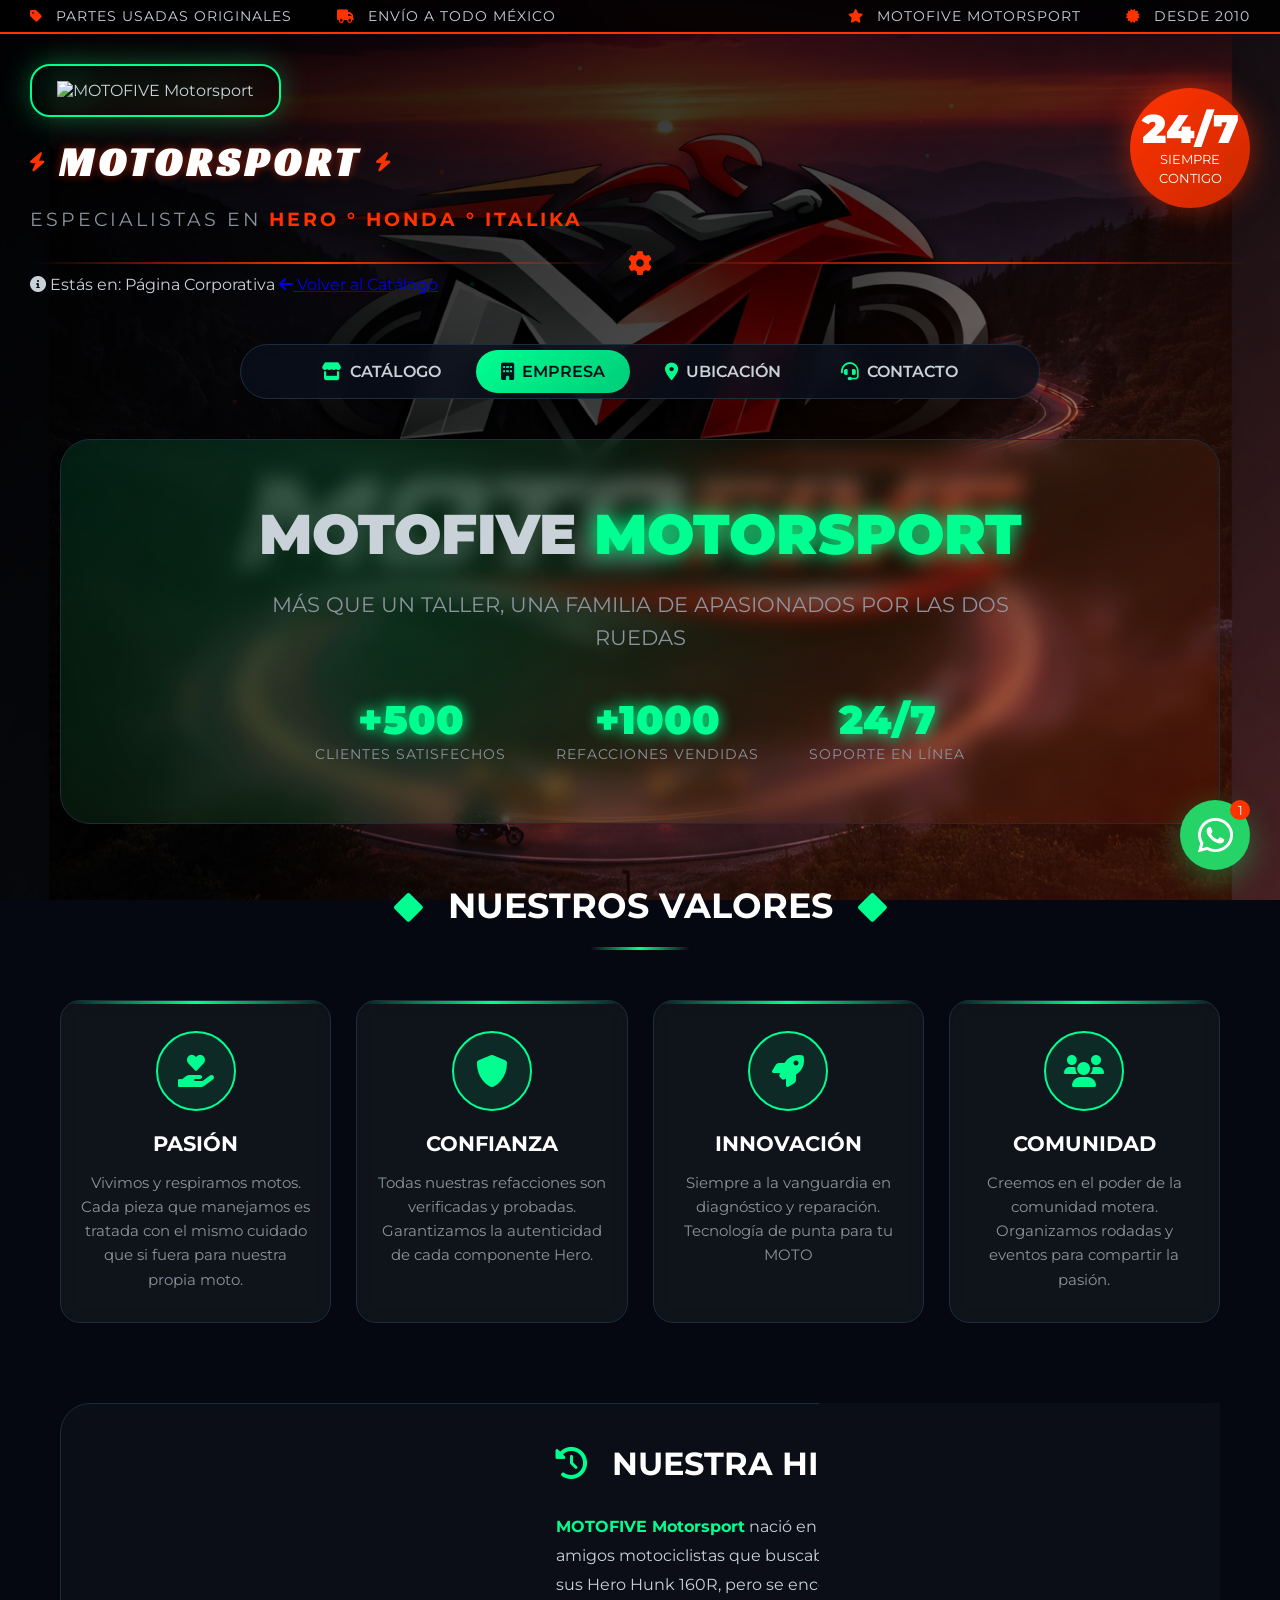
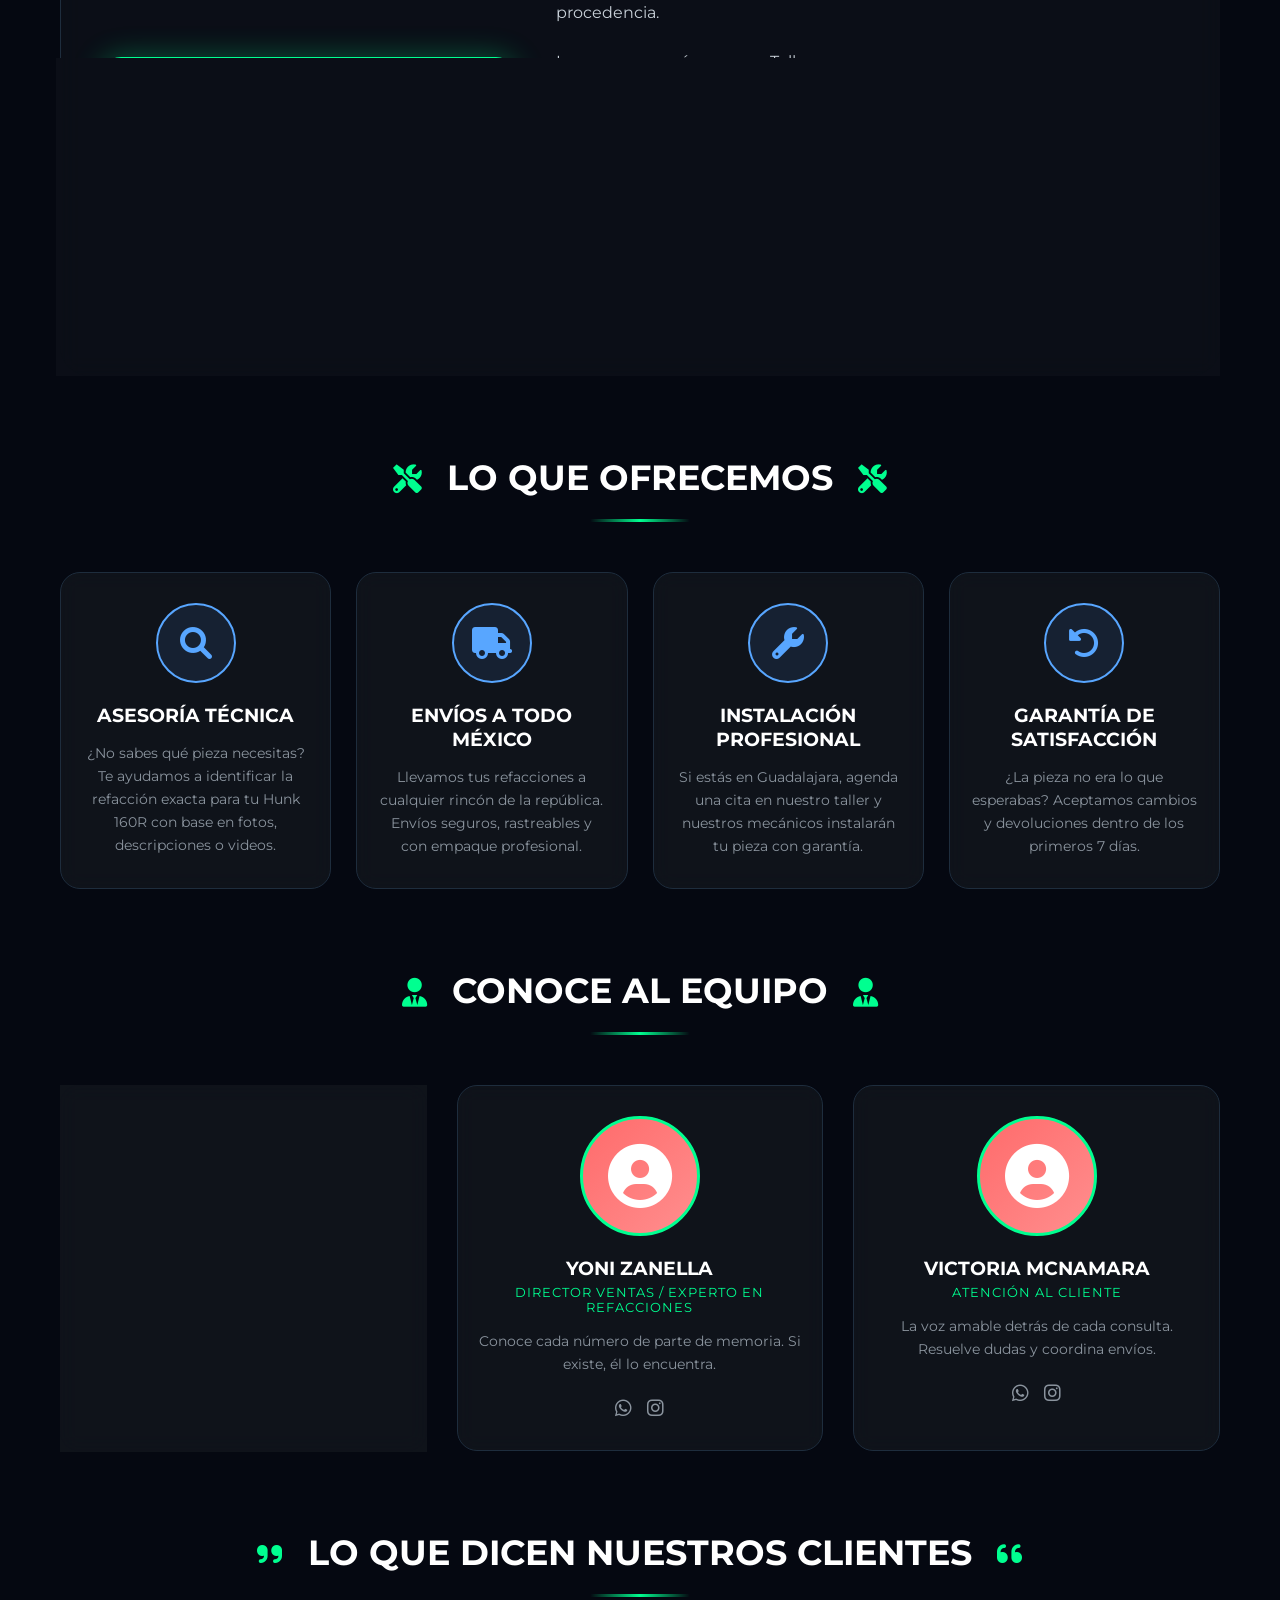
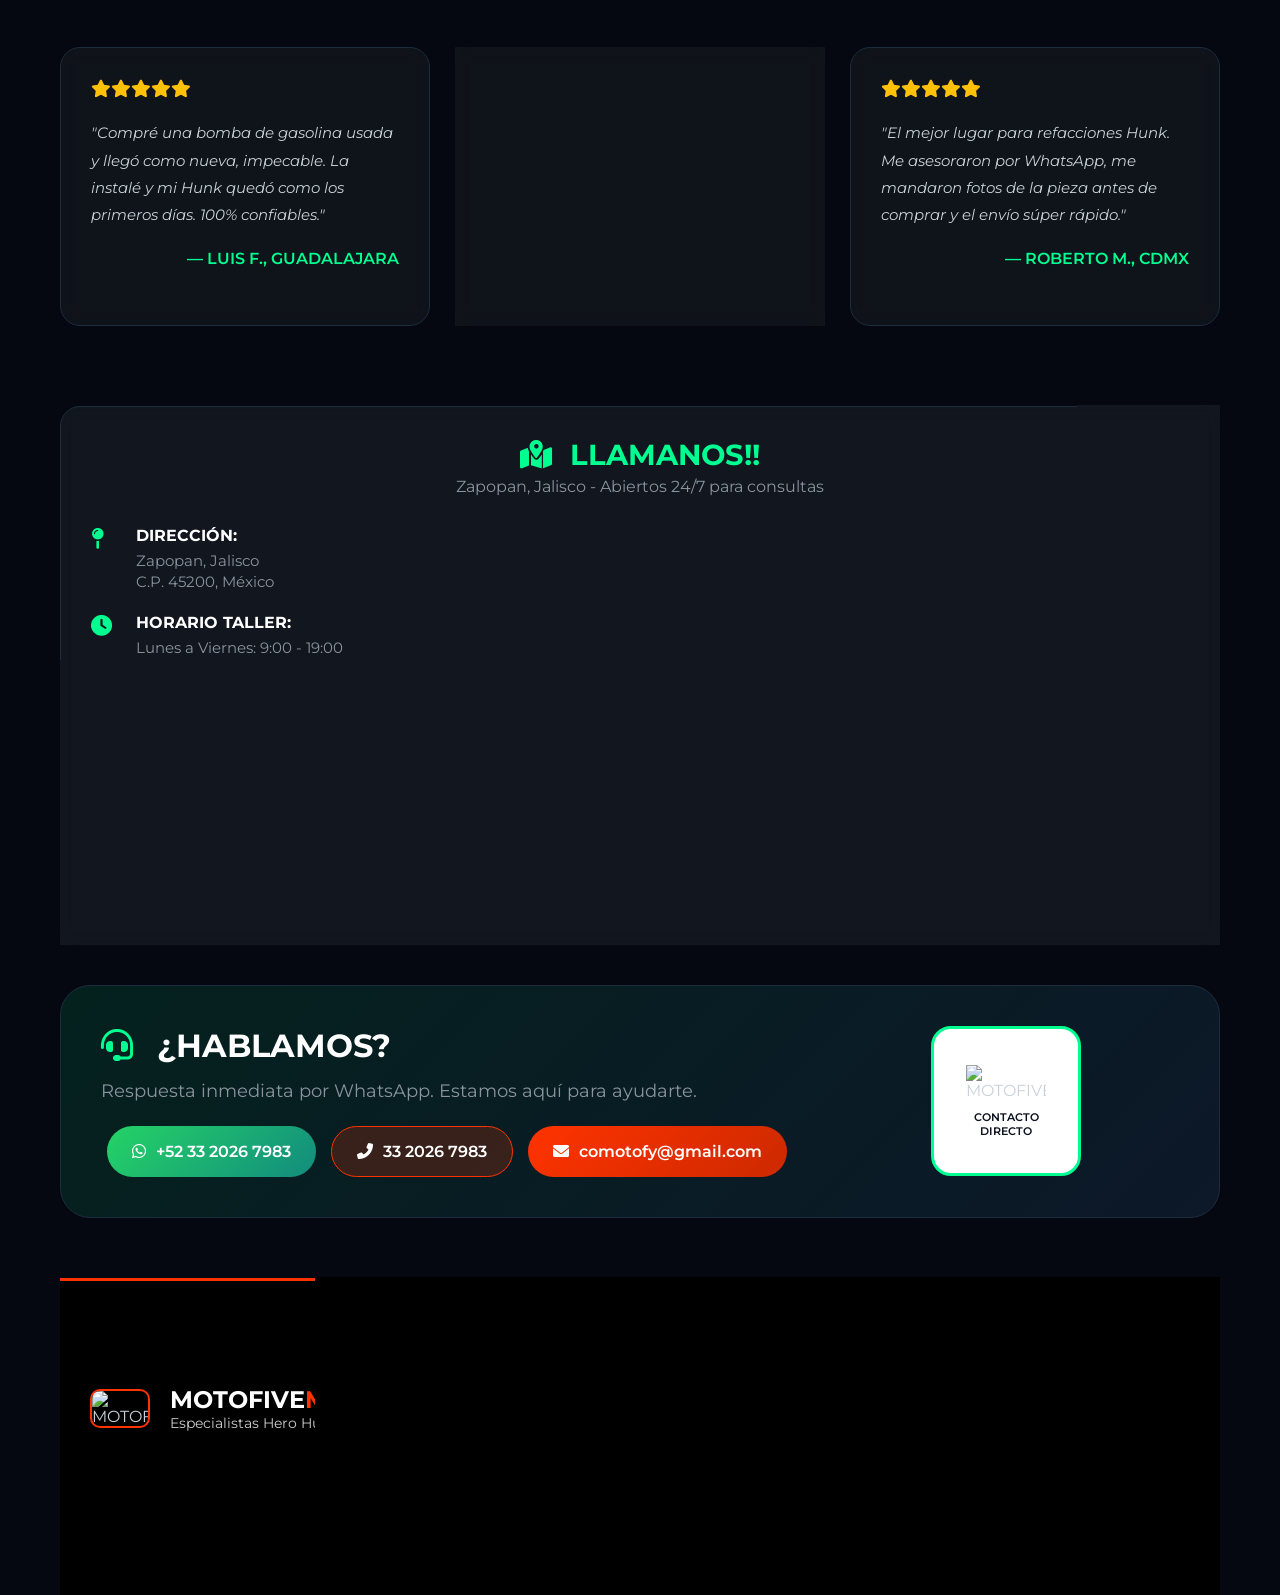
==== empresa.html @ 1f3959a5 "Subir sitio MOTOFIVE - Hunk 160R Catálogo completo con 34 refacciones, imágenes y funnel de WhatsApp" ====
<!DOCTYPE html>
<html lang="es">
<head>
    <meta charset="UTF-8">
    <meta name="viewport" content="width=device-width, initial-scale=1.0">
    <title>MOTOFIVE Motorsport | Empresa de Refacciones Hero</title>
    
    <!-- CSS Mejorado -->
    <link rel="stylesheet" href="assets/css/empresa.css">
    
    <!-- Font Awesome -->
    <link rel="stylesheet" href="https://cdnjs.cloudflare.com/ajax/libs/font-awesome/6.0.0/css/all.min.css">
    
    <!-- Favicon -->
    <link rel="icon" type="image/png" href="assets/img/background.png">
</head>
<body>
    <!-- CANVAS DE PARTÍCULAS QUANTUM -->
    <canvas id="quantumCanvas" style="position:fixed; top:0; left:0; width:100%; height:100%; pointer-events:none; z-index:-1;"></canvas>

    <!-- NAVBAR SUPERIOR -->
    <div class="top-bar">
        <div class="top-bar-content">
            <div class="contact-info">
                <i class="fas fa-tag"></i> <span>Partes Usadas Originales</span>
                <i class="fas fa-truck" style="margin-left: 40px;"></i> <span>Envío a Todo México</span>
            </div>
            <div class="social-info">
                <i class="fas fa-star"></i> <span>MOTOFIVE MOTORSPORT</span>
                <i class="fas fa-certificate" style="margin-left: 40px; color: #ff3300;"></i> <span>Desde 2010</span>
            </div>
        </div>
    </div>

    <!-- HEADER PRINCIPAL CON LOGO -->
    <header class="header">
        <div class="header-content">
            <div class="brand-container">
                <!-- LOGO OFICIAL MOTOFIVE -->
                <div class="logo-container">
                    <img src="assets/logo/MOTOFIVE_logo02.png" alt="MOTOFIVE Motorsport" class="empresa-logo">
                </div>
                <div class="title-decoration">
                    <i class="fas fa-bolt"></i>
                    <h2>MOTORSPORT</h2>
                    <i class="fas fa-bolt"></i>
                </div>
                <p class="subtitle">ESPECIALISTAS EN <span>HERO ° HONDA ° ITALIKA</span></p>
          </div>
            <div class="header-badge">
                <div class="badge-content">
                    <span class="badge-number">24/7</span>
                    <span class="badge-text">Siempre<br>Contigo</span>
                </div>
            </div>
        </div>
        <div class="header-bottom-decoration">
            <div class="line"></div>
            <i class="fas fa-cog"></i>
            <div class="line"></div>
        </div>
        <div class="empresa-badge">
          <i class="fas fa-info-circle"></i>
            <span>Estás en: Página Corporativa</span>
            <a href="index.html" class="badge-link">
          <i class="fas fa-arrow-left"></i> Volver al Catálogo
        </a>
      </div>
    </header>

    <!-- MENÚ DE NAVEGACIÓN -->
    <nav class="empresa-nav">
        <div class="nav-container">
            <a href="index.html" class="nav-item">
                <i class="fas fa-store"></i>
                <span>CATÁLOGO</span>
            </a>
            <a href="empresa.html" class="nav-item active">
                <i class="fas fa-building"></i>
                <span>EMPRESA</span>
            </a>
            <a href="#ubicacion" class="nav-item">
                <i class="fas fa-map-marker-alt"></i>
                <span>UBICACIÓN</span>
            </a>
            <a href="#contacto" class="nav-item">
                <i class="fas fa-headset"></i>
                <span>CONTACTO</span>
            </a>
        </div>
    </nav>

    <!-- CONTENIDO PRINCIPAL -->
    <main class="empresa-container">
        
        <!-- SECCIÓN HERO DE EMPRESA -->
        <section class="empresa-hero">
            <div class="hero-overlay"></div>
            <div class="hero-content">
                <h2 class="hero-title-empresa">MOTOFIVE <span>MOTORSPORT</span></h2>
                <p class="hero-subtitle">MÁS QUE UN TALLER, UNA FAMILIA DE APASIONADOS POR LAS DOS RUEDAS</p>
                <div class="hero-stats">
                    <div class="hero-stat">
                        <span class="stat-value">+500</span>
                        <span class="stat-label">CLIENTES SATISFECHOS</span>
                    </div>
                    <div class="hero-stat">
                        <span class="stat-value">+1000</span>
                        <span class="stat-label">REFACCIONES VENDIDAS</span>
                    </div>
                    <div class="hero-stat">
                        <span class="stat-value">24/7</span>
                        <span class="stat-label">SOPORTE EN LÍNEA</span>
                    </div>
                </div>
            </div>
        </section>

        <!-- SECCIÓN DE VALORES / MISIÓN -->
        <section class="valores-section">
            <h2 class="section-title"><i class="fas fa-diamond"></i> NUESTROS VALORES <i class="fas fa-diamond"></i></h2>
            <div class="valores-grid">
                <div class="valor-card">
                    <div class="valor-icon">
                        <i class="fas fa-hand-holding-heart"></i>
                    </div>
                    <h3>PASIÓN</h3>
                    <p>Vivimos y respiramos motos. Cada pieza que manejamos es tratada con el mismo cuidado que si fuera para nuestra propia moto.</p>
                </div>
                
                <div class="valor-card">
                    <div class="valor-icon">
                        <i class="fas fa-shield-alt"></i>
                    </div>
                    <h3>CONFIANZA</h3>
                    <p>Todas nuestras refacciones son verificadas y probadas. Garantizamos la autenticidad de cada componente Hero.</p>
                </div>
                
                <div class="valor-card">
                    <div class="valor-icon">
                        <i class="fas fa-rocket"></i>
                    </div>
                    <h3>INNOVACIÓN</h3>
                    <p>Siempre a la vanguardia en diagnóstico y reparación. Tecnología de punta para tu MOTO</p>
                </div>
                
                <div class="valor-card">
                    <div class="valor-icon">
                        <i class="fas fa-users"></i>
                    </div>
                    <h3>COMUNIDAD</h3>
                    <p>Creemos en el poder de la comunidad motera. Organizamos rodadas y eventos para compartir la pasión.</p>
                </div>
            </div>
        </section>

        <!-- SECCIÓN DE HISTORIA / SOBRE NOSOTROS -->
        <section class="historia-section">
            <div class="historia-grid">
                <div class="historia-imagen">
                    <div class="imagen-frame">
                        <!-- Logo en sección de historia -->
                        <img src="assets/logo/MOTOFIVE_logo02.png" alt="REFACCIONES MOTOFIVE" class="historia-logo">
                        <div class="imagen-overlay">
                            <span>FUNDADO EN 2010</span>
                        </div>
                    </div>
                </div>
                <div class="historia-contenido">
                    <h2 class="section-title-left"><i class="fas fa-history"></i> NUESTRA HISTORIA</h2>
                    <p class="historia-texto">
                        <strong>MOTOFIVE Motorsport</strong> nació en 2010 de la necesidad de un grupo de amigos motociclistas que buscaban refacciones originales y de calidad para sus Hero Hunk 160R, pero se encontraban con piezas genéricas o de dudosa procedencia.
                    </p>
                    <p class="historia-texto">
                        Lo que comenzó como un Taller de Motos Zapopan, Jalisco, hoy es un referente en la venta de refacciones usadas pero <strong>100% originales</strong> para la comunidad Hunk. Cada pieza que llega a nuestras manos es inspeccionada, limpiada y catalogada con el mismo rigor que si fuera nueva.
                    </p>
                    <p class="historia-texto">sx
                        Hoy, gracias a la confianza de cientos de clientes en todo México, hemos expandido nuestro catálogo a más de 34 referencias específicas para la Hunk 160R, todas con garantía y respaldo técnico.
                    </p>
                    
                    <div class="historia-firma">
                        <img src="assets/logo/MOTOFIVE_logo02.png" alt="MOTOFIVE" class="firma-logo">
                        <span>— EQUIPO MOTOFIVE</span>
                    </div>
                </div>
            </div>
        </section>

        <!-- SECCIÓN DE SERVICIOS -->
        <section class="servicios-section">
            <h2 class="section-title"><i class="fas fa-tools"></i> LO QUE OFRECEMOS <i class="fas fa-tools"></i></h2>
            <div class="servicios-grid">
                <div class="servicio-card">
                    <div class="servicio-icon">
                        <i class="fas fa-search"></i>
                    </div>
                    <h3>ASESORÍA TÉCNICA</h3>
                    <p>¿No sabes qué pieza necesitas? Te ayudamos a identificar la refacción exacta para tu Hunk 160R con base en fotos, descripciones o videos.</p>
                </div>
                
                <div class="servicio-card">
                    <div class="servicio-icon">
                        <i class="fas fa-truck"></i>
                    </div>
                    <h3>ENVÍOS A TODO MÉXICO</h3>
                    <p>Llevamos tus refacciones a cualquier rincón de la república. Envíos seguros, rastreables y con empaque profesional.</p>
                </div>
                
                <div class="servicio-card">
                    <div class="servicio-icon">
                        <i class="fas fa-wrench"></i>
                    </div>
                    <h3>INSTALACIÓN PROFESIONAL</h3>
                    <p>Si estás en Guadalajara, agenda una cita en nuestro taller y nuestros mecánicos instalarán tu pieza con garantía.</p>
                </div>
                
                <div class="servicio-card">
                    <div class="servicio-icon">
                        <i class="fas fa-undo-alt"></i>
                    </div>
                    <h3>GARANTÍA DE SATISFACCIÓN</h3>
                    <p>¿La pieza no era lo que esperabas? Aceptamos cambios y devoluciones dentro de los primeros 7 días.</p>
                </div>
            </div>
        </section>

        <!-- SECCIÓN DE EQUIPO -->
        <section class="equipo-section">
            <h2 class="section-title"><i class="fas fa-user-tie"></i> CONOCE AL EQUIPO <i class="fas fa-user-tie"></i></h2>
            <div class="equipo-grid">
                <div class="equipo-card">
                    <div class="equipo-imagen">
                        <i class="fas fa-user-circle"></i>
                    </div>
                    <h3>ING SALVADOR T.</h3>
                    <p class="equipo-cargo">FUNDADOR / MECÁNICO MAESTRO</p>
                    <p class="equipo-desc">15 años de experiencia en motocicletas. Especialista en Hero Hunk desde 2018.</p>
                    <div class="equipo-social">
                        <a href="#"><i class="fab fa-whatsapp"></i></a>
                        <a href="#"><i class="fab fa-instagram"></i></a>
                    </div>
                </div>
                
                <div class="equipo-card">
                    <div class="equipo-imagen">
                        <i class="fas fa-user-circle"></i>
                    </div>
                    <h3>YONI ZANELLA</h3>
                    <p class="equipo-cargo">DIRECTOR VENTAS / EXPERTO EN REFACCIONES</p>
                    <p class="equipo-desc">Conoce cada número de parte de memoria. Si existe, él lo encuentra.</p>
                    <div class="equipo-social">
                        <a href="#"><i class="fab fa-whatsapp"></i></a>
                        <a href="#"><i class="fab fa-instagram"></i></a>
                    </div>
                </div>
                
                <div class="equipo-card">
                    <div class="equipo-imagen">
                        <i class="fas fa-user-circle"></i>
                    </div>
                    <h3>VICTORIA MCNAMARA</h3>
                    <p class="equipo-cargo">ATENCIÓN AL CLIENTE</p>
                    <p class="equipo-desc">La voz amable detrás de cada consulta. Resuelve dudas y coordina envíos.</p>
                    <div class="equipo-social">
                        <a href="#"><i class="fab fa-whatsapp"></i></a>
                        <a href="#"><i class="fab fa-instagram"></i></a>
                    </div>
                </div>
            </div>
        </section>

        <!-- SECCIÓN DE TESTIMONIOS -->
        <section class="testimonios-section">
            <h2 class="section-title"><i class="fas fa-quote-right"></i> LO QUE DICEN NUESTROS CLIENTES <i class="fas fa-quote-left"></i></h2>
            <div class="testimonios-grid">
                <div class="testimonio-card">
                    <div class="testimonio-estrellas">
                        <i class="fas fa-star"></i><i class="fas fa-star"></i><i class="fas fa-star"></i><i class="fas fa-star"></i><i class="fas fa-star"></i>
                    </div>
                    <p class="testimonio-texto">"Compré una bomba de gasolina usada y llegó como nueva, impecable. La instalé y mi Hunk quedó como los primeros días. 100% confiables."</p>
                    <p class="testimonio-autor">— LUIS F., GUADALAJARA</p>
                </div>
                
                <div class="testimonio-card">
                    <div class="testimonio-estrellas">
                        <i class="fas fa-star"></i><i class="fas fa-star"></i><i class="fas fa-star"></i><i class="fas fa-star"></i><i class="fas fa-star"></i>
                    </div>
                    <p class="testimonio-texto">"Necesitaba un faro derecho y en la agencia me pedían 3 semanas. En MOTOFIVE lo encontré usado, en perfecto estado y me llegó en 2 días. Increíble."</p>
                    <p class="testimonio-autor">— ANA P., MONTERREY</p>
                </div>
                
                <div class="testimonio-card">
                    <div class="testimonio-estrellas">
                        <i class="fas fa-star"></i><i class="fas fa-star"></i><i class="fas fa-star"></i><i class="fas fa-star"></i><i class="fas fa-star"></i>
                    </div>
                    <p class="testimonio-texto">"El mejor lugar para refacciones Hunk. Me asesoraron por WhatsApp, me mandaron fotos de la pieza antes de comprar y el envío súper rápido."</p>
                    <p class="testimonio-autor">— ROBERTO M., CDMX</p>
                </div>
            </div>
        </section>

        <!-- SECCIÓN DE UBICACIÓN (con ID para enlace) -->
        <section id="ubicacion" class="location-section">
            <div class="location-header">
                <h3><i class="fas fa-map-marked-alt"></i> LLAMANOS!!</h3>
                <p>Zapopan, Jalisco - Abiertos 24/7 para consultas</p>
            </div>

            <div class="location-grid">
                <div class="location-details">
                    <div class="detail-item">
                        <i class="fas fa-map-pin"></i>
                        <div>
                            <strong>DIRECCIÓN:</strong>
                            <span>Zapopan, Jalisco</span>
                            <span>C.P. 45200, México</span>
                        </div>
                    </div>

                    <div class="detail-item">
                        <i class="fas fa-clock"></i>
                        <div>
                            <strong>HORARIO TALLER:</strong>
                            <span>Lunes a Viernes: 9:00 - 19:00</span>
                            <span>Sábados: 9:00 - 14:00</span>
                            <span style="color: var(--primary);">WhatsApp: 24 HRS.</span>
                        </div>
                    </div>

                    <div class="detail-item">
                        <i class="fas fa-phone-alt"></i>
                        <div>
                            <strong>TELÉFONO:</strong>
                            <span>33 2026 7883</span>
                        </div>
                    </div>

                    <div class="detail-item">
                        <i class="fas fa-envelope"></i>
                        <div>
                            <strong>EMAIL:</strong>
                            <span>comotofy@gmail.com</span>
                        </div>
                    </div>

                    <div class="location-actions">
                        <a href="https://maps.app.goo.gl/PoHHv8jc6cnq6Jsi7" target="_blank" class="map-btn">
                            <i class="fas fa-directions"></i> CÓMO LLEGAR
                        </a>
                        <a href="https://wa.me/3320267883" target="_blank" class="whatsapp-btn-empresa">
                            <i class="fab fa-whatsapp"></i> WHATSAPP
                        </a>
                    </div>
                </div>

                <div class="location-map">
                    <iframe
                        src="https://www.google.com/maps/embed?pb=!1m18!1m12!1m3!1d119321.98966269338!2d-103.52521149206872!3d20.83928965831079!2m3!1f0!2f0!3f0!3m2!1i1024!2i768!4f13.1!3m3!1m2!1s0x8428a416a37b8ce3%3A0x22b570e756ef6d12!2s45200%20Jal.!5e0!3m2!1ses-419!2smx!4v1771051937761!5m2!1ses-419!2smx"
                        width="100%"
                        height="300"
                        style="border:0; border-radius: 15px;"
                        allowfullscreen=""
                        loading="lazy"
                        title="Mapa MOTOFIVE Zapopan">
                    </iframe>
                </div>
            </div>
        </section>

             <!-- SECCIÓN DE CONTACTO RÁPIDO -->
            <section id="contacto" class="contacto-section">
                <div class="contacto-grid">
                    <div class="contacto-info">
                        <h2><i class="fas fa-headset"></i> ¿HABLAMOS?</h2>
                        <p>Respuesta inmediata por WhatsApp. Estamos aquí para ayudarte.</p>
                        <div class="contacto-metodos">
                            <!-- WHATSAPP ACTUALIZADO -->
                            <a href="https://wa.me/523320267983" class="contacto-wa">
                                <i class="fab fa-whatsapp"></i> +52 33 2026 7983
                            </a>
                            <!-- TELÉFONO ACTUALIZADO -->
                            <a href="tel:3320267983" class="contacto-tel">
                                <i class="fas fa-phone-alt"></i> 33 2026 7983
                            </a>
                            <!-- EMAIL ACTUALIZADO -->
                            <a href="mailto:coMOTOFIVE@gmail.com" class="contacto-email">
                                <i class="fas fa-envelope"></i> comotofy@gmail.com
                            </a>
                        </div>
                    </div>
                    <div class="contacto-qr">
                        <div class="qr-placeholder">
                            <img src="assets/logo/MOTOFIVE_logo02.png" alt="MOTOFIVE" class="qr-logo">
                            <span>CONTACTO<br>DIRECTO</span>
                        </div>
                    </div>
                </div>
            </section>

            <!-- BOTÓN FLOTANTE DE WHATSAPP -->
            <div class="whatsapp-float">
                <div class="whatsapp-tooltip">¿Necesitas ayuda?</div>
                <a href="https://wa.me/523320267983" target="_blank" class="whatsapp-float-btn">
                    <i class="fab fa-whatsapp"></i>
                    <span class="whatsapp-notification">1</span>
                </a>
            </div>

           <!-- FOOTER -->
        <footer class="footer">
            <div class="footer-content">
                <div class="footer-brand">
                    <img src="assets/logo/MOTOFIVE_logo02.png" alt="MOTOFIVE" class="footer-logo">
                    <div class="footer-brand-text">
                        <h3>MOTOFIVE<span>MOTORSPORT</span></h3>
                        <p>Especialistas Hero Hunk 160R</p>
                    </div>
                </div>
                
                <div class="footer-links">
                    <div class="link-group">
                        <h4>ENLACES</h4>
                        <ul>
                            <li><a href="index.html">Catálogo</a></li>
                            <li><a href="empresa.html">Empresa</a></li>
                            <li><a href="#ubicacion">Ubicación</a></li>
                            <li><a href="#contacto">Contacto</a></li>
                        </ul>
                    </div>
                    
                    <div class="link-group">
                        <h4>CONTACTO</h4>
                        <ul>
                            <li><i class="fas fa-phone-alt"></i> 33 2026 7983</li>
                            <li><i class="fas fa-envelope"></i> comotofy@gmail.com</li>
                            <li><i class="fab fa-whatsapp"></i> WhatsApp: 24/7</li>
                        </ul>
                    </div>
                </div>
                
                <div class="footer-social">
                    <h4>SÍGUENOS</h4>
                    <div class="social-icons">
                        <a href="#"><i class="fab fa-facebook-f"></i></a>
                        <a href="#"><i class="fab fa-instagram"></i></a>
                        <a href="#"><i class="fab fa-youtube"></i></a>
                        <a href="#"><i class="fab fa-tiktok"></i></a>
                    </div>
                </div>
            </div>
            
            <div class="footer-bottom">
                <div class="footer-bottom-content">
                    <p>© 2025 MOTOFIVE Motorsport. Todos los derechos reservados.</p>
                    <div class="footer-badges">
                        <span class="badge"><i class="fas fa-check-circle"></i> Calidad Premium</span>
                        <span class="badge"><i class="fas fa-shield-alt"></i> Garantía Incluida</span>
                    </div>
                </div>
            </div>
        </footer>

    <!-- JavaScript -->
    <script>
        // CANVAS DE PARTÍCULAS QUANTUM
        document.addEventListener('DOMContentLoaded', function() {
            const canvas = document.getElementById('quantumCanvas');
            if (!canvas) return;
            
            const ctx = canvas.getContext('2d');
            canvas.width = window.innerWidth;
            canvas.height = window.innerHeight;
            
            const particles = [];
            const particleCount = 30;
            
            for (let i = 0; i < particleCount; i++) {
                particles.push({
                    x: Math.random() * canvas.width,
                    y: Math.random() * canvas.height,
                    size: Math.random() * 2 + 0.5,
                    speed: Math.random() * 0.3 + 0.1,
                    color: Math.random() > 0.5 ? 'rgba(0, 255, 144, 0.1)' : 'rgba(255, 51, 0, 0.1)'
                });
            }
            
            function animate() {
                ctx.clearRect(0, 0, canvas.width, canvas.height);
                
                particles.forEach(particle => {
                    particle.y += particle.speed;
                    if (particle.y > canvas.height) {
                        particle.y = 0;
                        particle.x = Math.random() * canvas.width;
                    }
                    
                    ctx.beginPath();
                    ctx.arc(particle.x, particle.y, particle.size, 0, Math.PI * 2);
                    ctx.fillStyle = particle.color;
                    ctx.fill();
                });
                
                requestAnimationFrame(animate);
            }
            
            animate();
            
            window.addEventListener('resize', function() {
                canvas.width = window.innerWidth;
                canvas.height = window.innerHeight;
            });
        });

        // Función para copiar dirección
        function copyAddress() {
            const address = "Zapopan, Jalisco, C.P. 45200, México";
            navigator.clipboard.writeText(address).then(() => {
                alert("📍 Dirección copiada: " + address);
            }).catch(err => {
                console.error("Error al copiar: ", err);
            });
        }
    </script>
</body>
</html>
---- assets/css/empresa.css ----
/* ==============================================
   empresa.css - Página de Empresa MOTOFIVE
   Estilo: Squidish Quantum Elite
   ============================================== */

@import url('https://fonts.googleapis.com/css2?family=Montserrat:wght@300;400;600;700;900&family=Racing+Sans+One&display=swap');

/* ==============================================
   VARIABLES GLOBALES (heredadas del catálogo)
   ============================================== */
:root {
    --primary: #00ff90;
    --secondary: #58a6ff;
    --accent: #ff6b6b;
    --dark-bg: #0a0f1c;
    --darker-bg: #050811;
    --card-bg: #161b22;
    --border: #1e2d3d;
    --text: #c9d1d9;
    --text-light: #8b949e;
    --danger: #ff7b72;
    --warning: #d29922;
    --success: #00ff90;
    --hunk-orange: #ff3300;
}

/* ==============================================
   RESET Y BASE
   ============================================== */
* {
    margin: 0;
    padding: 0;
    box-sizing: border-box;
}

body {
    font-family: 'Montserrat', sans-serif;
    background: var(--darker-bg);
    background-image: url('../img/background01.png');
    background-size: cover;
    background-position: center;
    background-attachment: fixed;
    position: relative;
    color: var(--text);
    min-height: 100vh;
}

/* Overlay dinámico para el fondo */
body::before {
    content: '';
    position: fixed;
    top: 0;
    left: 0;
    width: 100%;
    height: 100%;
    background: linear-gradient(135deg, 
        rgba(0,0,0,0.92) 0%, 
        rgba(0,0,0,0.7) 50%,
        rgba(255,51,0,0.2) 100%);
    z-index: -1;
    pointer-events: none;
}

/* ==============================================
   TOP BAR (igual que catálogo)
   ============================================== */
.top-bar {
    background: rgba(0, 0, 0, 0.8);
    backdrop-filter: blur(10px);
    border-bottom: 2px solid var(--hunk-orange);
    padding: 8px 0;
    position: sticky;
    top: 0;
    z-index: 1000;
}

.top-bar-content {
    max-width: 1400px;
    margin: 0 auto;
    padding: 0 30px;
    display: flex;
    justify-content: space-between;
    align-items: center;
    font-size: 0.85rem;
    text-transform: uppercase;
    letter-spacing: 1px;
}

.contact-info i, .social-info i {
    color: var(--hunk-orange);
    margin-right: 8px;
}

/* ==============================================
   HEADER CON LOGO
   ============================================== */
.header {
    position: relative;
    padding: 30px 30px;
    margin-bottom: 20px;
}

.header-content {
    max-width: 1400px;
    margin: 0 auto;
    display: flex;
    justify-content: space-between;
    align-items: center;
    position: relative;
    z-index: 2;
}

.brand-container {
    display: flex;
    flex-direction: column;
    align-items: flex-start;
    gap: 10px;
}

.logo-container {
    background: rgba(0, 0, 0, 0.3);
    border-radius: 20px;
    padding: 15px 25px;
    border: 2px solid var(--primary);
    box-shadow: 0 0 30px rgba(0, 255, 144, 0.3);
    backdrop-filter: blur(5px);
}

.empresa-logo {
    max-width: 280px;
    height: auto;
    filter: drop-shadow(0 0 20px var(--primary));
}

.title-decoration {
    display: flex;
    align-items: center;
    gap: 15px;
    margin: 10px 0;
}

.title-decoration i {
    color: var(--hunk-orange);
    font-size: 1.2rem;
    animation: pulse 2s infinite;
}

.title-decoration h2 {
    font-family: 'Racing Sans One', cursive;
    font-size: 2.5rem;
    color: #ffffff;
    text-shadow: 0 0 10px rgba(255,51,0,0.5);
    letter-spacing: 5px;
}

.subtitle {
    font-size: 1.2rem;
    letter-spacing: 3px;
    text-transform: uppercase;
    color: var(--text-light);
}

.subtitle span {
    color: var(--hunk-orange);
    font-weight: 700;
}

.header-badge {
    background: linear-gradient(135deg, var(--hunk-orange), #cc2900);
    padding: 20px;
    border-radius: 50%;
    width: 120px;
    height: 120px;
    display: flex;
    align-items: center;
    justify-content: center;
    box-shadow: 0 0 30px rgba(255,51,0,0.5);
    animation: float 3s ease-in-out infinite;
}

.badge-content {
    text-align: center;
}

.badge-number {
    font-size: 2.5rem;
    font-weight: 900;
    display: block;
    line-height: 1;
    color: white;
}

.badge-text {
    font-size: 0.8rem;
    text-transform: uppercase;
    color: white;
}

.header-bottom-decoration {
    max-width: 1400px;
    margin: 20px auto 0;
    display: flex;
    align-items: center;
    gap: 20px;
}

.header-bottom-decoration .line {
    flex: 1;
    height: 2px;
    background: linear-gradient(90deg, transparent, var(--hunk-orange), transparent);
}

.header-bottom-decoration i {
    color: var(--hunk-orange);
    font-size: 1.5rem;
    animation: rotate 4s linear infinite;
}

/* ==============================================
   MENÚ DE NAVEGACIÓN DE EMPRESA
   ============================================== */
.empresa-nav {
    background: rgba(10, 15, 28, 0.8);
    backdrop-filter: blur(10px);
    border: 1px solid var(--border);
    border-radius: 50px;
    max-width: 800px;
    margin: 0 auto 40px;
    padding: 5px;
}

.nav-container {
    display: flex;
    justify-content: center;
    gap: 10px;
    flex-wrap: wrap;
}

.nav-item {
    padding: 12px 25px;
    border-radius: 50px;
    text-decoration: none;
    color: var(--text);
    font-weight: 600;
    transition: all 0.3s;
    display: flex;
    align-items: center;
    gap: 8px;
}

.nav-item i {
    color: var(--primary);
    font-size: 1.1rem;
}

.nav-item:hover {
    background: rgba(0, 255, 144, 0.1);
    transform: translateY(-2px);
}

.nav-item.active {
    background: linear-gradient(135deg, var(--primary), #00cc7a);
    color: var(--dark-bg);
}

.nav-item.active i {
    color: var(--dark-bg);
}

    /* ==============================================
       BOTÓN DE RETORNO AL CATÁLOGO
       ============================================== */
    .catalog-return {
        background: linear-gradient(135deg, var(--primary), #00cc7a) !important;
        color: var(--dark-bg) !important;
        font-weight: 700 !important;
        box-shadow: 0 0 15px var(--primary) !important;
    }

    .catalog-return i {
        color: var(--dark-bg) !important;
    }

    .catalog-return:hover {
        transform: translateY(-3px) scale(1.05) !important;
        box-shadow: 0 10px 30px var(--primary) !important;
    }
    /* ==============================================
       CONTENEDOR PRINCIPAL
       ============================================== */
    .empresa-container {
        max-width: 1200px;
        margin: 0 auto;
        padding: 0 20px;
    }

/* ==============================================
   SECCIÓN HERO
   ============================================== */
.empresa-hero {
    background: linear-gradient(135deg, 
        rgba(0,255,144,0.1) 0%, 
        rgba(255,51,0,0.1) 100%);
    border-radius: 30px;
    padding: 60px 40px;
    margin-bottom: 60px;
    position: relative;
    overflow: hidden;
    border: 1px solid var(--border);
    backdrop-filter: blur(10px);
    text-align: center;
}

.hero-overlay {
    position: absolute;
    top: 0;
    left: 0;
    right: 0;
    bottom: 0;
    background: radial-gradient(circle at 30% 50%, rgba(0,255,144,0.1) 0%, transparent 50%);
    pointer-events: none;
}

.hero-content {
    position: relative;
    z-index: 2;
}

.hero-title-empresa {
    font-size: 3.5rem;
    font-weight: 900;
    text-transform: uppercase;
    margin-bottom: 20px;
}

.hero-title-empresa span {
    color: var(--primary);
    text-shadow: 0 0 20px var(--primary);
}

.hero-subtitle {
    font-size: 1.3rem;
    color: var(--text-light);
    max-width: 800px;
    margin: 0 auto 40px;
    line-height: 1.6;
}

.hero-stats {
    display: flex;
    justify-content: center;
    gap: 50px;
    flex-wrap: wrap;
}

.hero-stat {
    text-align: center;
}

.stat-value {
    display: block;
    font-size: 2.5rem;
    font-weight: 900;
    color: var(--primary);
    text-shadow: 0 0 15px var(--primary);
}

.stat-label {
    font-size: 0.9rem;
    color: var(--text-light);
    text-transform: uppercase;
    letter-spacing: 1px;
}

/* ==============================================
   SECCIONES GENERALES
   ============================================== */
.section-title {
    text-align: center;
    font-size: 2.2rem;
    margin-bottom: 50px;
    color: white;
    position: relative;
}

.section-title i {
    color: var(--primary);
    margin: 0 15px;
    font-size: 1.8rem;
}

.section-title::after {
    content: '';
    display: block;
    width: 100px;
    height: 3px;
    background: linear-gradient(90deg, transparent, var(--primary), transparent);
    margin: 20px auto 0;
}

.section-title-left {
    font-size: 2rem;
    margin-bottom: 30px;
    color: white;
}

.section-title-left i {
    color: var(--primary);
    margin-right: 15px;
}

/* ==============================================
   VALORES / MISIÓN
   ============================================== */
.valores-section {
    margin-bottom: 80px;
}

.valores-grid {
    display: grid;
    grid-template-columns: repeat(4, 1fr);
    gap: 25px;
}

.valor-card {
    background: rgba(22, 27, 34, 0.6);
    backdrop-filter: blur(10px);
    border: 1px solid var(--border);
    border-radius: 20px;
    padding: 30px 20px;
    text-align: center;
    transition: all 0.3s;
    position: relative;
    overflow: hidden;
}

.valor-card:hover {
    transform: translateY(-10px);
    border-color: var(--primary);
    box-shadow: 0 10px 30px rgba(0, 255, 144, 0.2);
}

.valor-card::before {
    content: '';
    position: absolute;
    top: 0;
    left: 0;
    right: 0;
    height: 3px;
    background: linear-gradient(90deg, transparent, var(--primary), transparent);
}

.valor-icon {
    width: 80px;
    height: 80px;
    background: rgba(0, 255, 144, 0.1);
    border: 2px solid var(--primary);
    border-radius: 50%;
    display: flex;
    align-items: center;
    justify-content: center;
    margin: 0 auto 20px;
    font-size: 2rem;
    color: var(--primary);
}

.valor-card h3 {
    font-size: 1.3rem;
    margin-bottom: 15px;
    color: white;
}

.valor-card p {
    color: var(--text-light);
    line-height: 1.6;
    font-size: 0.95rem;
}

/* ==============================================
   HISTORIA
   ============================================== */
.historia-section {
    margin-bottom: 80px;
    background: rgba(22, 27, 34, 0.4);
    backdrop-filter: blur(10px);
    border: 1px solid var(--border);
    border-radius: 30px;
    padding: 40px;
}

.historia-grid {
    display: grid;
    grid-template-columns: 1fr 1.5fr;
    gap: 40px;
    align-items: center;
}

.imagen-frame {
    position: relative;
    border-radius: 20px;
    overflow: hidden;
    border: 3px solid var(--primary);
    box-shadow: 0 0 30px rgba(0, 255, 144, 0.3);
}

.historia-logo {
    width: 100%;
    height: auto;
    display: block;
    background: var(--dark-bg);
    padding: 20px;
}

.imagen-overlay {
    position: absolute;
    bottom: 0;
    left: 0;
    right: 0;
    background: linear-gradient(0deg, var(--primary) 0%, transparent 100%);
    padding: 15px;
    text-align: center;
}

.imagen-overlay span {
    color: var(--dark-bg);
    font-weight: 700;
    font-size: 1rem;
    text-transform: uppercase;
}

.historia-texto {
    color: var(--text);
    line-height: 1.8;
    margin-bottom: 20px;
    font-size: 1rem;
}

.historia-texto strong {
    color: var(--primary);
}

.historia-firma {
    display: flex;
    align-items: center;
    gap: 15px;
    margin-top: 30px;
}

.firma-logo {
    max-width: 60px;
    height: auto;
    filter: drop-shadow(0 0 10px var(--primary));
}

.historia-firma span {
    color: var(--primary);
    font-weight: 600;
    font-size: 1.1rem;
}

/* ==============================================
   SERVICIOS
   ============================================== */
.servicios-section {
    margin-bottom: 80px;
}

.servicios-grid {
    display: grid;
    grid-template-columns: repeat(4, 1fr);
    gap: 25px;
}

.servicio-card {
    background: rgba(22, 27, 34, 0.6);
    backdrop-filter: blur(10px);
    border: 1px solid var(--border);
    border-radius: 20px;
    padding: 30px 20px;
    text-align: center;
    transition: all 0.3s;
}

.servicio-card:hover {
    transform: translateY(-10px);
    border-color: var(--secondary);
    box-shadow: 0 10px 30px rgba(88, 166, 255, 0.2);
}

.servicio-icon {
    width: 80px;
    height: 80px;
    background: rgba(88, 166, 255, 0.1);
    border: 2px solid var(--secondary);
    border-radius: 50%;
    display: flex;
    align-items: center;
    justify-content: center;
    margin: 0 auto 20px;
    font-size: 2rem;
    color: var(--secondary);
}

.servicio-card h3 {
    font-size: 1.2rem;
    margin-bottom: 15px;
    color: white;
}

.servicio-card p {
    color: var(--text-light);
    line-height: 1.6;
    font-size: 0.9rem;
}

/* ==============================================
   EQUIPO
   ============================================== */
.equipo-section {
    margin-bottom: 80px;
}

.equipo-grid {
    display: grid;
    grid-template-columns: repeat(3, 1fr);
    gap: 30px;
}

.equipo-card {
    background: rgba(22, 27, 34, 0.6);
    backdrop-filter: blur(10px);
    border: 1px solid var(--border);
    border-radius: 20px;
    padding: 30px 20px;
    text-align: center;
    transition: all 0.3s;
}

.equipo-card:hover {
    transform: translateY(-10px);
    border-color: var(--accent);
    box-shadow: 0 10px 30px rgba(255, 107, 107, 0.2);
}

.equipo-imagen {
    width: 120px;
    height: 120px;
    background: linear-gradient(135deg, var(--accent), #ff8e8e);
    border-radius: 50%;
    display: flex;
    align-items: center;
    justify-content: center;
    margin: 0 auto 20px;
    font-size: 4rem;
    color: white;
    border: 3px solid var(--primary);
}

.equipo-card h3 {
    font-size: 1.2rem;
    margin-bottom: 5px;
    color: white;
}

.equipo-cargo {
    color: var(--primary);
    font-size: 0.8rem;
    text-transform: uppercase;
    letter-spacing: 1px;
    margin-bottom: 15px;
}

.equipo-desc {
    color: var(--text-light);
    font-size: 0.9rem;
    line-height: 1.6;
    margin-bottom: 20px;
}

.equipo-social {
    display: flex;
    justify-content: center;
    gap: 15px;
}

.equipo-social a {
    color: var(--text-light);
    font-size: 1.2rem;
    transition: all 0.3s;
}

.equipo-social a:hover {
    color: var(--primary);
    transform: translateY(-3px);
}

/* ==============================================
   TESTIMONIOS
   ============================================== */
.testimonios-section {
    margin-bottom: 80px;
}

.testimonios-grid {
    display: grid;
    grid-template-columns: repeat(3, 1fr);
    gap: 25px;
}

.testimonio-card {
    background: rgba(22, 27, 34, 0.6);
    backdrop-filter: blur(10px);
    border: 1px solid var(--border);
    border-radius: 20px;
    padding: 30px;
    position: relative;
}

.testimonio-estrellas {
    color: #ffc107;
    margin-bottom: 20px;
    font-size: 1.1rem;
}

.testimonio-texto {
    color: var(--text);
    font-style: italic;
    line-height: 1.8;
    margin-bottom: 20px;
    font-size: 0.95rem;
}

.testimonio-autor {
    color: var(--primary);
    font-weight: 600;
    text-align: right;
}

/* ==============================================
   UBICACIÓN (heredada del catálogo)
   ============================================== */
.location-section {
    background: rgba(22, 27, 34, 0.8);
    backdrop-filter: blur(10px);
    border: 1px solid var(--border);
    border-radius: 20px;
    padding: 30px;
    margin: 40px 0;
}

.location-header {
    text-align: center;
    margin-bottom: 30px;
}

.location-header h3 {
    font-size: 1.8rem;
    color: var(--primary);
    margin-bottom: 5px;
}

.location-header h3 i {
    margin-right: 10px;
}

.location-header p {
    color: var(--text-light);
}

.location-grid {
    display: grid;
    grid-template-columns: 1fr 1fr;
    gap: 30px;
}

.location-details {
    display: flex;
    flex-direction: column;
    gap: 20px;
}

.detail-item {
    display: flex;
    gap: 15px;
    align-items: flex-start;
}

.detail-item i {
    color: var(--primary);
    font-size: 1.3rem;
    min-width: 30px;
    margin-top: 3px;
}

.detail-item div {
    display: flex;
    flex-direction: column;
}

.detail-item strong {
    color: white;
    margin-bottom: 5px;
}

.detail-item span {
    color: var(--text-light);
    font-size: 0.95rem;
    line-height: 1.4;
}

.location-actions {
    display: flex;
    gap: 15px;
    margin-top: 20px;
}

.map-btn, .whatsapp-btn-empresa {
    padding: 12px 20px;
    border-radius: 10px;
    font-weight: 600;
    cursor: pointer;
    transition: all 0.3s;
    text-decoration: none;
    display: inline-flex;
    align-items: center;
    gap: 8px;
}

.map-btn {
    background: linear-gradient(135deg, var(--primary), #00cc7a);
    color: var(--dark-bg);
    border: none;
}

.whatsapp-btn-empresa {
    background: linear-gradient(135deg, #25D366, #128C7E);
    color: white;
    border: none;
}

.map-btn:hover, .whatsapp-btn-empresa:hover {
    transform: translateY(-2px);
    box-shadow: 0 5px 15px rgba(0, 255, 144, 0.3);
}

.location-map iframe {
    border-radius: 15px;
    width: 100%;
    height: 300px;
}

/* ==============================================
   CONTACTO RÁPIDO
   ============================================== */
.contacto-section {
    background: linear-gradient(135deg, 
        rgba(0,255,144,0.1) 0%, 
        rgba(88,166,255,0.1) 100%);
    border-radius: 30px;
    padding: 40px;
    margin: 40px 0;
    border: 1px solid var(--border);
}

.contacto-grid {
    display: grid;
    grid-template-columns: 2fr 1fr;
    gap: 40px;
    align-items: center;
}

.contacto-info h2 {
    font-size: 2rem;
    color: white;
    margin-bottom: 15px;
}

.contacto-info h2 i {
    color: var(--primary);
    margin-right: 15px;
}

.contacto-info p {
    color: var(--text-light);
    margin-bottom: 25px;
    font-size: 1.1rem;
}

.contacto-metodos {
    display: flex;
    gap: 20px;
    flex-wrap: wrap;
}

.contacto-wa, .contacto-tel {
    padding: 15px 25px;
    border-radius: 50px;
    text-decoration: none;
    font-weight: 600;
    display: flex;
    align-items: center;
    gap: 10px;
    transition: all 0.3s;
}

.contacto-wa {
    background: linear-gradient(135deg, #25D366, #128C7E);
    color: white;
}

.contacto-tel {
    background: rgba(255, 51, 0, 0.2);
    border: 1px solid var(--hunk-orange);
    color: white;
}

.contacto-wa:hover, .contacto-tel:hover {
    transform: scale(1.05);
    box-shadow: 0 5px 20px rgba(0,0,0,0.3);
}

.contacto-qr {
    display: flex;
    justify-content: center;
}

.qr-placeholder {
    width: 150px;
    height: 150px;
    background: white;
    border-radius: 20px;
    display: flex;
    flex-direction: column;
    align-items: center;
    justify-content: center;
    padding: 15px;
    text-align: center;
    border: 3px solid var(--primary);
}

.qr-logo {
    max-width: 80px;
    height: auto;
    margin-bottom: 10px;
}

.qr-placeholder span {
    color: var(--dark-bg);
    font-size: 0.7rem;
    font-weight: 600;
}

/* ==============================================
   WHATSAPP FLOATING BUTTON
   ============================================== */
.whatsapp-float {
    position: fixed;
    bottom: 30px;
    right: 30px;
    z-index: 120;
}

.whatsapp-tooltip {
    position: absolute;
    bottom: 80px;
    right: 0;
    background: #25D366;
    color: white;
    padding: 8px 15px;
    border-radius: 20px;
    font-size: 0.9rem;
    white-space: nowrap;
    opacity: 0;
    transform: translateY(10px);
    transition: all 0.3s;
}

.whatsapp-float:hover .whatsapp-tooltip {
    opacity: 1;
    transform: translateY(0);
}

.whatsapp-float-btn {
    width: 70px;
    height: 70px;
    background: #25D366;
    border-radius: 50%;
    display: flex;
    align-items: center;
    justify-content: center;
    text-decoration: none;
    color: white;
    font-size: 2.5rem;
    box-shadow: 0 10px 30px rgba(37, 211, 102, 0.4);
    position: relative;
    animation: whatsappPulse 2s infinite;
}

.whatsapp-notification {
    position: absolute;
    top: 0;
    right: 0;
    background: var(--hunk-orange);
    color: white;
    width: 20px;
    height: 20px;
    border-radius: 50%;
    font-size: 0.8rem;
    display: flex;
    align-items: center;
    justify-content: center;
}

    /* ==============================================
       BOTÓN DE EMAIL EN CONTACTO
       ============================================== */
        .contacto-email {
            padding: 15px 25px;
            border-radius: 50px;
            text-decoration: none;
            font-weight: 600;
            display: inline-flex;
            align-items: center;
            gap: 10px;
            transition: all 0.3s;
            background: linear-gradient(135deg, #ff3300, #cc2900);
            color: white;
            border: none;
        }

        .contacto-email:hover {
            transform: scale(1.05);
            box-shadow: 0 5px 20px rgba(255, 51, 0, 0.4);
        }

        .contacto-metodos {
            display: flex;
            gap: 15px;
            flex-wrap: wrap;
            justify-content: center;
        }

        @media (max-width: 768px) {
            .contacto-metodos {
                flex-direction: column;
                align-items: stretch;
            }
            
            .contacto-wa, .contacto-tel, .contacto-email {
                justify-content: center;
            }
        }
/* ==============================================
   FOOTER
   ============================================== */
.footer {
    margin-top: 60px;
    background: rgba(0,0,0,0.9);
    backdrop-filter: blur(10px);
    border-top: 3px solid var(--hunk-orange);
}

.footer-content {
    max-width: 1400px;
    margin: 0 auto;
    padding: 50px 30px;
    display: grid;
    grid-template-columns: 2fr 3fr 2fr;
    gap: 40px;
}

.footer-brand {
    display: flex;
    align-items: center;
    gap: 20px;
}

.footer-logo {
    max-width: 60px;
    height: auto;
    border-radius: 10px;
    border: 2px solid var(--hunk-orange);
}

.footer-brand-text h3 {
    font-size: 1.5rem;
    text-transform: uppercase;
    color: white;
}

.footer-brand-text h3 span {
    color: var(--hunk-orange);
}

.footer-brand-text p {
    color: #cccccc;
    font-size: 0.9rem;
}

.footer-links {
    display: grid;
    grid-template-columns: 1fr 1fr;
    gap: 30px;
}

.link-group h4 {
    color: var(--hunk-orange);
    margin-bottom: 20px;
    font-size: 1rem;
}

.link-group ul {
    list-style: none;
}

.link-group ul li {
    margin-bottom: 10px;
    color: var(--text-light);
}

.link-group ul li a {
    color: #cccccc;
    text-decoration: none;
    transition: all 0.3s;
}

.link-group ul li a:hover {
    color: var(--hunk-orange);
    padding-left: 5px;
}

.footer-social h4 {
    color: var(--hunk-orange);
    margin-bottom: 20px;
    font-size: 1rem;
}

.social-icons {
    display: flex;
    gap: 15px;
}

.social-icons a {
    width: 40px;
    height: 40px;
    background: rgba(255,51,0,0.1);
    border: 1px solid rgba(255,51,0,0.3);
    border-radius: 50%;
    display: flex;
    align-items: center;
    justify-content: center;
    color: white;
    text-decoration: none;
    transition: all 0.3s;
}

.social-icons a:hover {
    background: var(--hunk-orange);
    transform: translateY(-5px);
}

.footer-bottom {
    border-top: 1px solid rgba(255,51,0,0.3);
    padding: 20px 0;
}

.footer-bottom-content {
    max-width: 1400px;
    margin: 0 auto;
    padding: 0 30px;
    display: flex;
    justify-content: space-between;
    align-items: center;
    color: #999;
    font-size: 0.9rem;
}

.footer-badges {
    display: flex;
    gap: 20px;
}

.footer-badges .badge {
    display: flex;
    align-items: center;
    gap: 5px;
}

.footer-badges .badge i {
    color: var(--hunk-orange);
}

/* ==============================================
   ANIMACIONES
   ============================================== */
@keyframes float {
    0%, 100% { transform: translateY(0); }
    50% { transform: translateY(-10px); }
}

@keyframes pulse {
    0%, 100% { opacity: 1; }
    50% { opacity: 0.5; }
}

@keyframes rotate {
    from { transform: rotate(0deg); }
    to { transform: rotate(360deg); }
}

@keyframes whatsappPulse {
    0% { box-shadow: 0 0 0 0 rgba(37, 211, 102, 0.7); }
    70% { box-shadow: 0 0 0 15px rgba(37, 211, 102, 0); }
    100% { box-shadow: 0 0 0 0 rgba(37, 211, 102, 0); }
}

/* ==============================================
   RESPONSIVE
   ============================================== */
@media (max-width: 1024px) {
    .valores-grid,
    .servicios-grid {
        grid-template-columns: repeat(2, 1fr);
    }
    
    .equipo-grid {
        grid-template-columns: repeat(2, 1fr);
    }
    
    .testimonios-grid {
        grid-template-columns: repeat(2, 1fr);
    }
}

@media (max-width: 768px) {
    .header-content {
        flex-direction: column;
        text-align: center;
        gap: 20px;
    }
    
    .brand-container {
        align-items: center;
    }
    
    .empresa-logo {
        max-width: 200px;
    }
    
    .title-decoration h2 {
        font-size: 2rem;
    }
    
    .hero-title-empresa {
        font-size: 2.5rem;
    }
    
    .hero-stats {
        gap: 25px;
    }
    
    .stat-value {
        font-size: 2rem;
    }
    
    .valores-grid,
    .servicios-grid,
    .equipo-grid,
    .testimonios-grid {
        grid-template-columns: 1fr;
    }
    
    .historia-grid {
        grid-template-columns: 1fr;
    }
    
    .contacto-grid {
        grid-template-columns: 1fr;
        text-align: center;
    }
    
    .contacto-metodos {
        justify-content: center;
    }
    
    .footer-content {
        grid-template-columns: 1fr;
        text-align: center;
    }
    
    .footer-brand {
        justify-content: center;
    }
    
    .social-icons {
        justify-content: center;
    }
    
    .location-grid {
        grid-template-columns: 1fr;
    }
    
    .location-actions {
        flex-direction: column;
    }
    
    .footer-bottom-content {
        flex-direction: column;
        gap: 10px;
        text-align: center;
    }
}

@media (max-width: 480px) {
    .hero-title-empresa {
        font-size: 2rem;
    }
    
    .hero-subtitle {
        font-size: 1rem;
    }
    
    .section-title {
        font-size: 1.8rem;
    }
    
    .nav-container {
        flex-direction: column;
        align-items: center;
    }
    
    .nav-item {
        width: 100%;
        justify-content: center;
    }
    
    .empresa-nav {
        border-radius: 20px;
    }
}
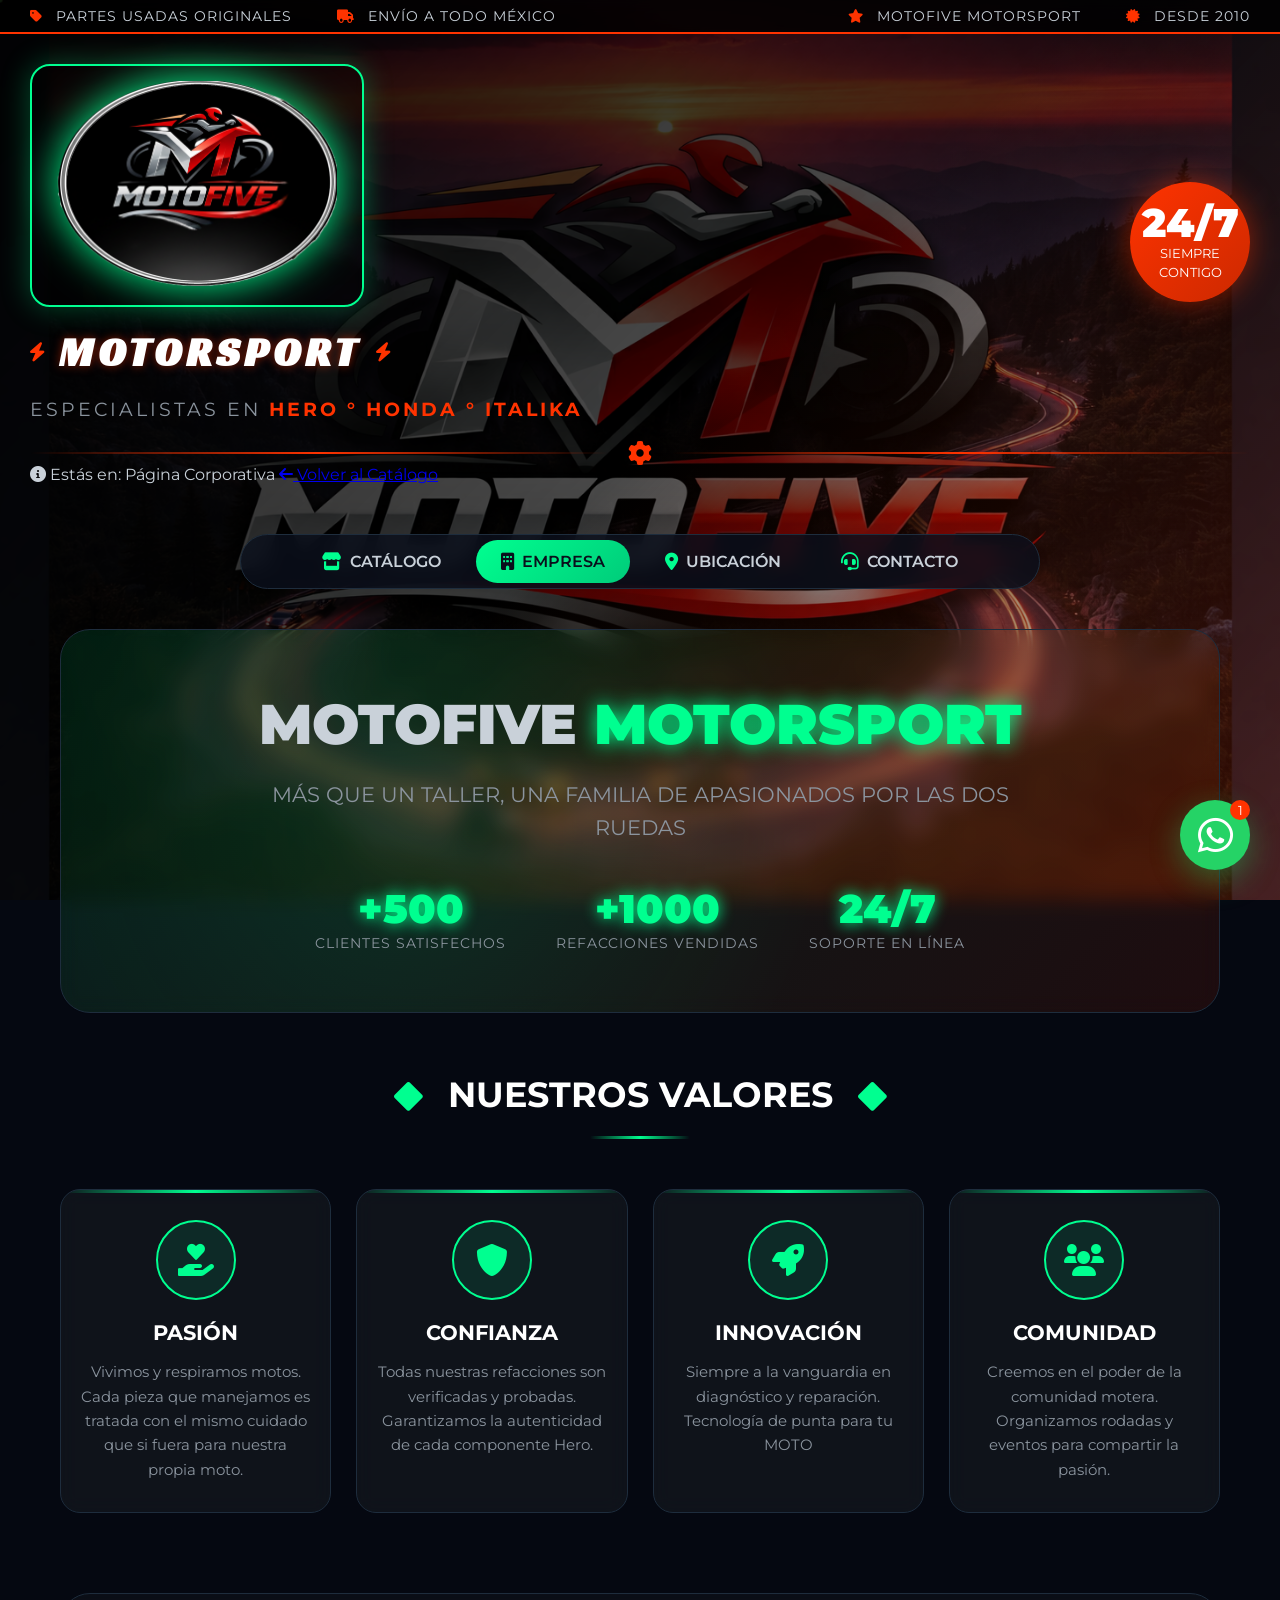
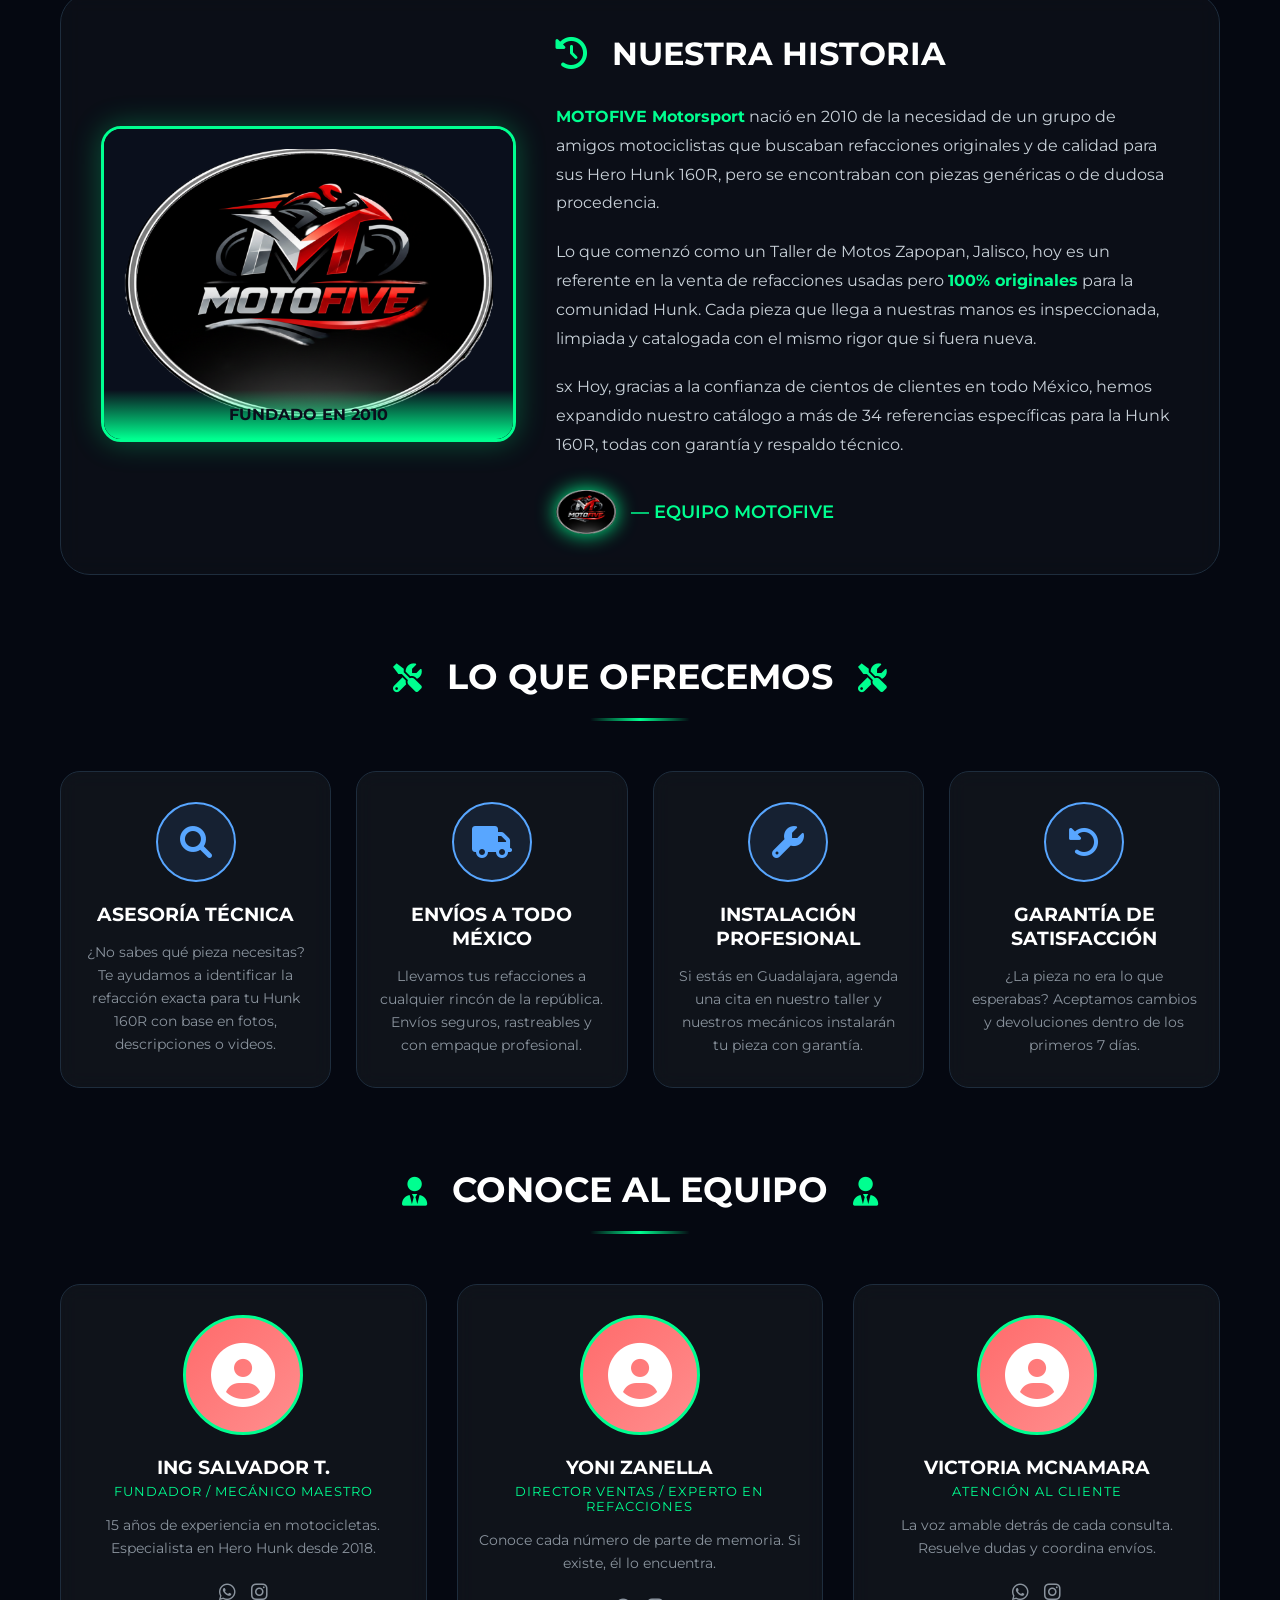
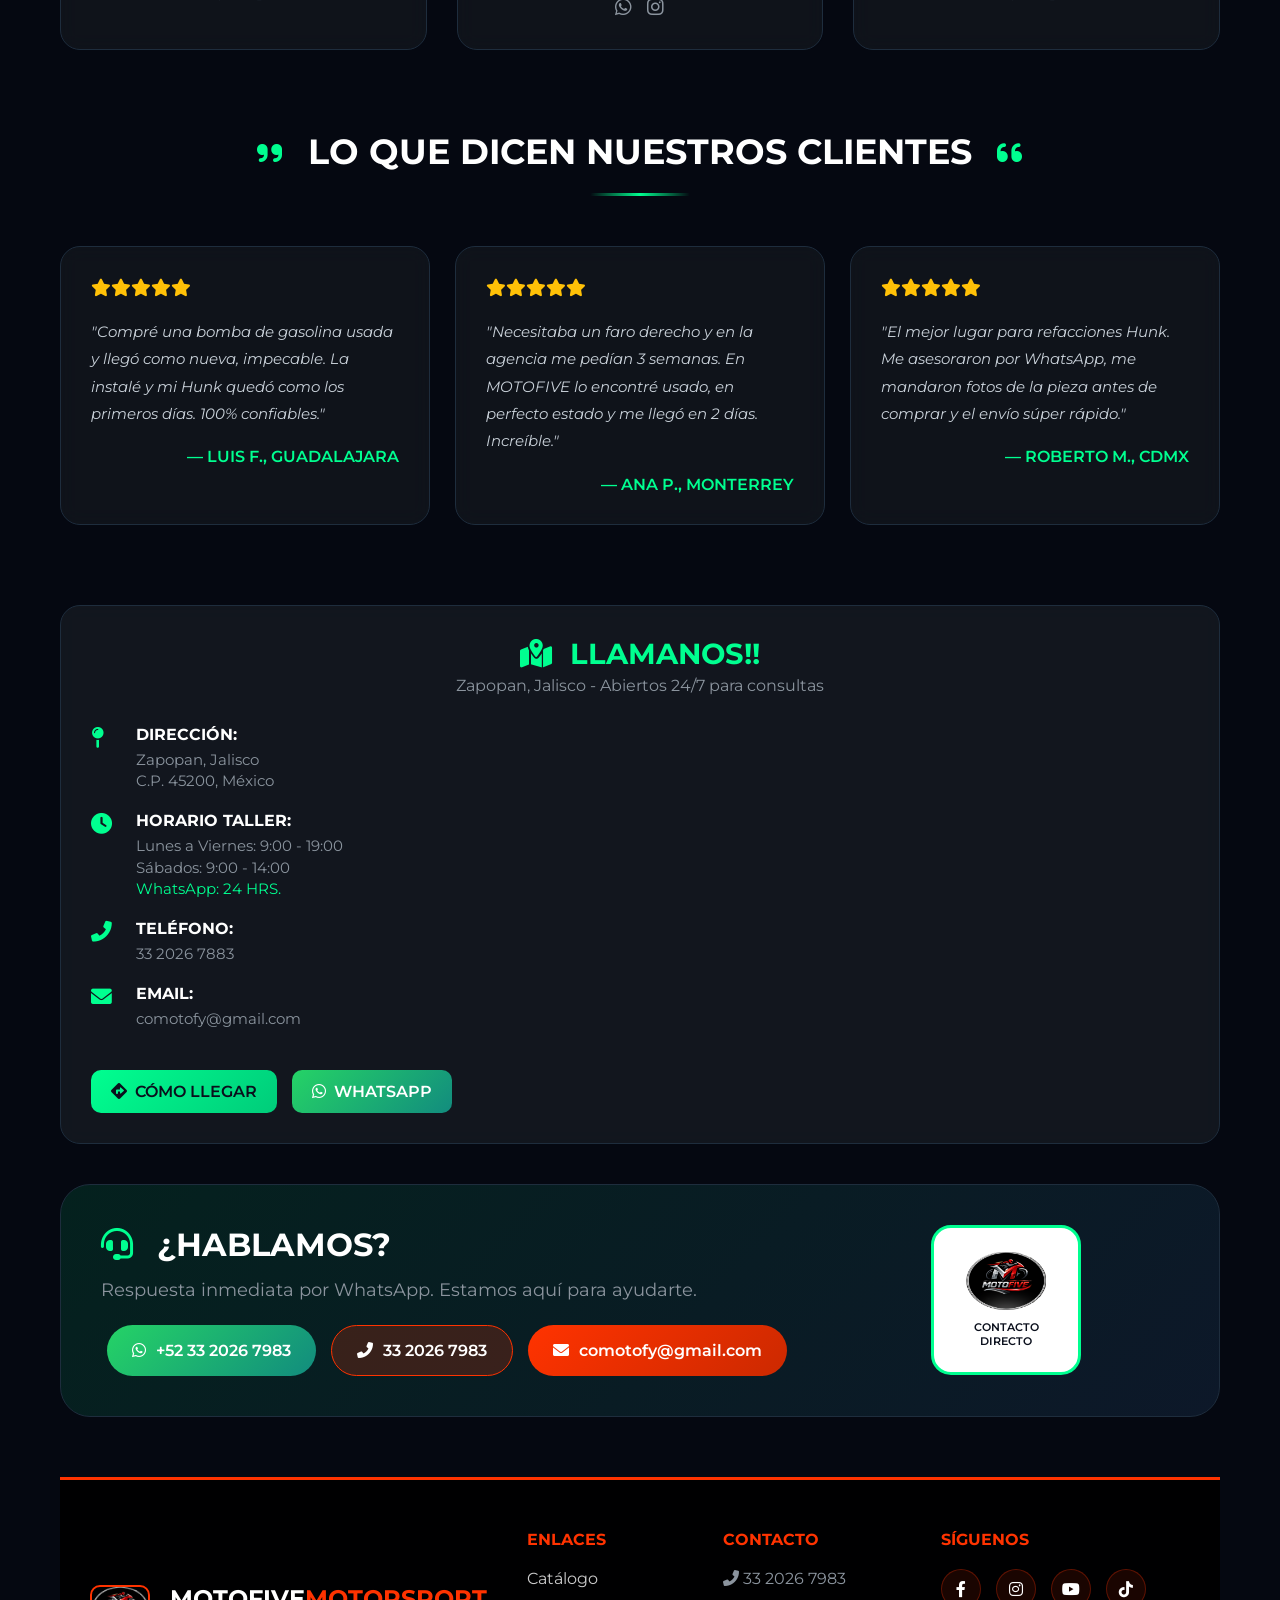
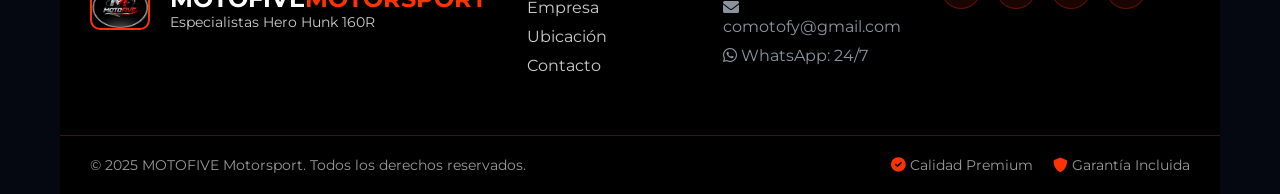
==== commit 630f3a64: "Update empresa.html cambio de rutas nombre de imagen" ====
--- a/empresa.html
+++ b/empresa.html
@@ -38,7 +38,7 @@
             <div class="brand-container">
                 <!-- LOGO OFICIAL MOTOFIVE -->
                 <div class="logo-container">
-                    <img src="assets/logo/MOTOFIVE_logo02.png" alt="MOTOFIVE Motorsport" class="empresa-logo">
+                    <img src="assets/logo/motofive_logo02.png" alt="MOTOFIVE Motorsport" class="empresa-logo">
                 </div>
                 <div class="title-decoration">
                     <i class="fas fa-bolt"></i>
@@ -160,7 +160,7 @@
                 <div class="historia-imagen">
                     <div class="imagen-frame">
                         <!-- Logo en sección de historia -->
-                        <img src="assets/logo/MOTOFIVE_logo02.png" alt="REFACCIONES MOTOFIVE" class="historia-logo">
+                        <img src="assets/logo/motofive_logo02.png" alt="REFACCIONES MOTOFIVE" class="historia-logo">
                         <div class="imagen-overlay">
                             <span>FUNDADO EN 2010</span>
                         </div>
@@ -179,7 +179,7 @@
                     </p>
                     
                     <div class="historia-firma">
-                        <img src="assets/logo/MOTOFIVE_logo02.png" alt="MOTOFIVE" class="firma-logo">
+                        <img src="assets/logo/motofive_logo02.png" alt="motofive" class="firma-logo">
                         <span>— EQUIPO MOTOFIVE</span>
                     </div>
                 </div>
@@ -383,14 +383,14 @@
                                 <i class="fas fa-phone-alt"></i> 33 2026 7983
                             </a>
                             <!-- EMAIL ACTUALIZADO -->
-                            <a href="mailto:coMOTOFIVE@gmail.com" class="contacto-email">
+                            <a href="mailto:comotofy@gmail.com" class="contacto-email">
                                 <i class="fas fa-envelope"></i> comotofy@gmail.com
                             </a>
                         </div>
                     </div>
                     <div class="contacto-qr">
                         <div class="qr-placeholder">
-                            <img src="assets/logo/MOTOFIVE_logo02.png" alt="MOTOFIVE" class="qr-logo">
+                            <img src="assets/logo/motofive_logo02.png" alt="motofive" class="qr-logo">
                             <span>CONTACTO<br>DIRECTO</span>
                         </div>
                     </div>
@@ -410,7 +410,7 @@
         <footer class="footer">
             <div class="footer-content">
                 <div class="footer-brand">
-                    <img src="assets/logo/MOTOFIVE_logo02.png" alt="MOTOFIVE" class="footer-logo">
+                    <img src="assets/logo/motofive_logo02.png" alt="motofive" class="footer-logo">
                     <div class="footer-brand-text">
                         <h3>MOTOFIVE<span>MOTORSPORT</span></h3>
                         <p>Especialistas Hero Hunk 160R</p>
@@ -522,4 +522,4 @@
         }
     </script>
 </body>
-</html>+</html>
